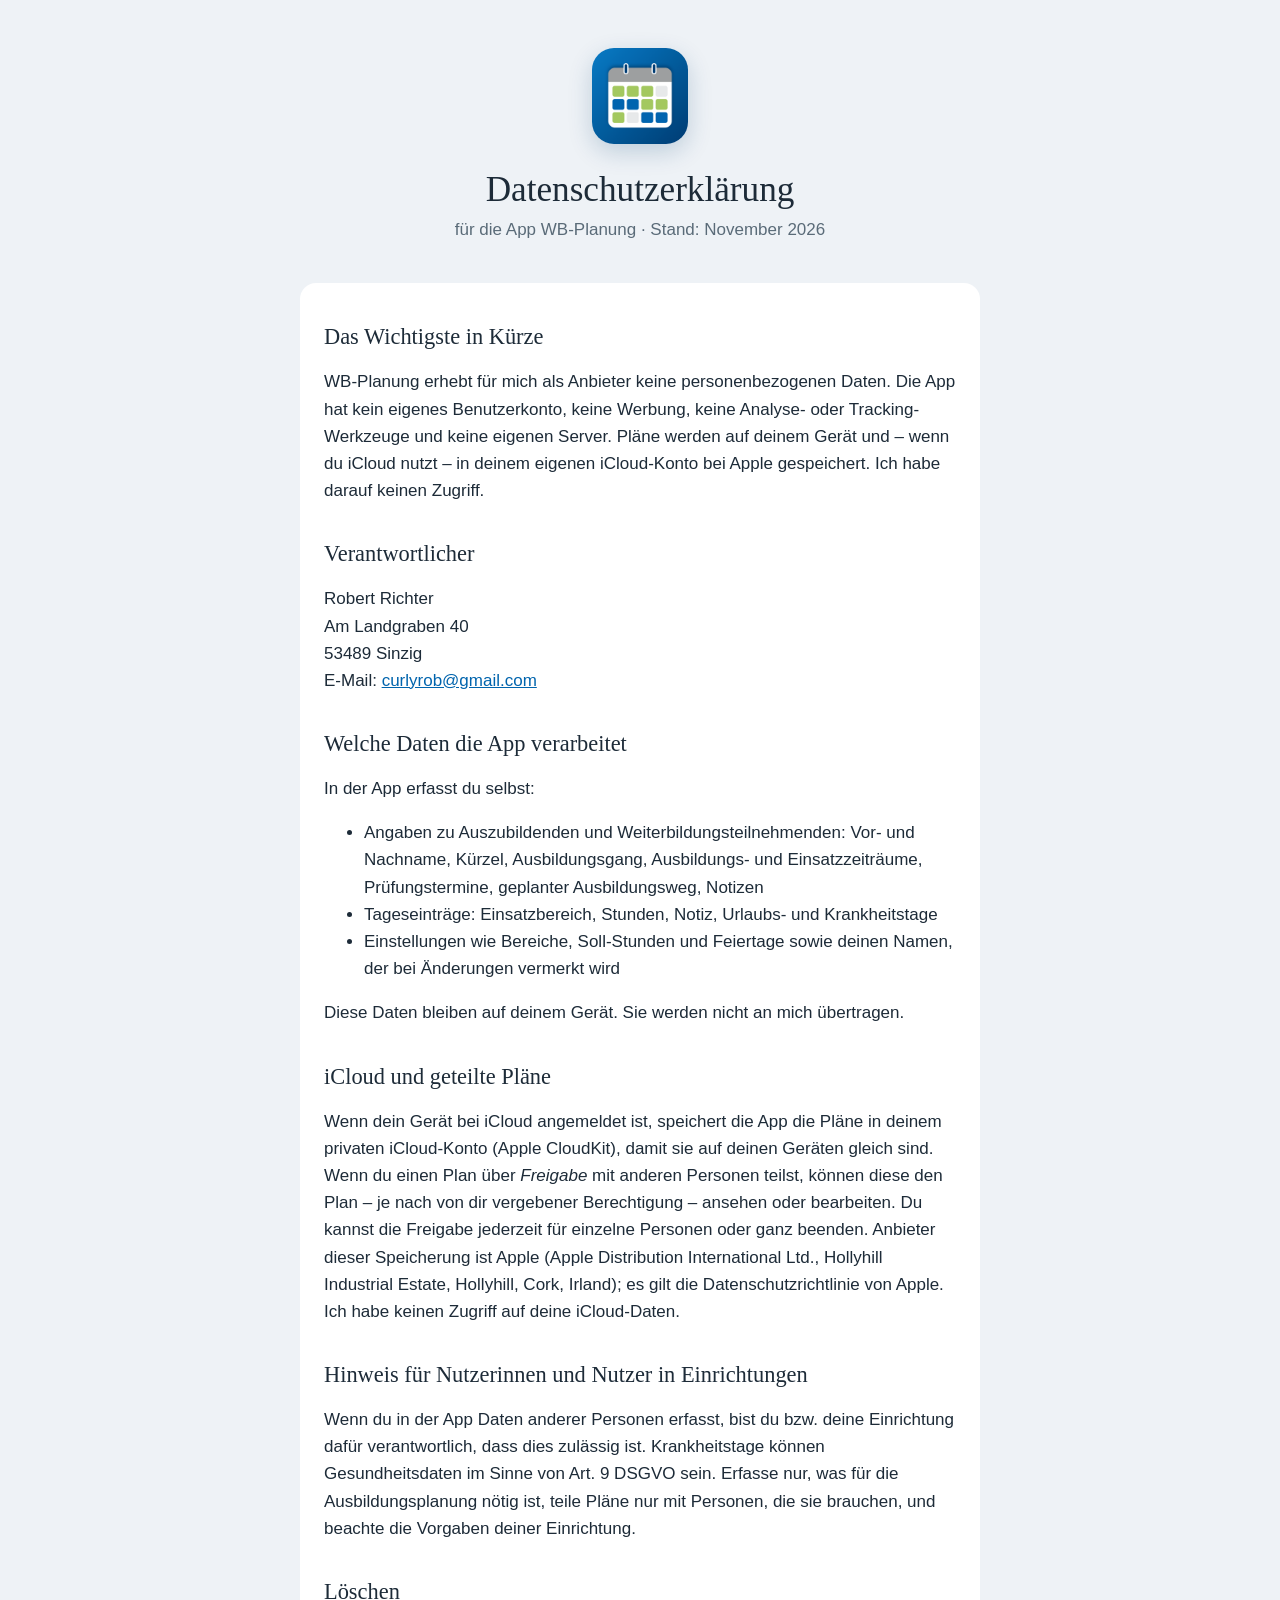
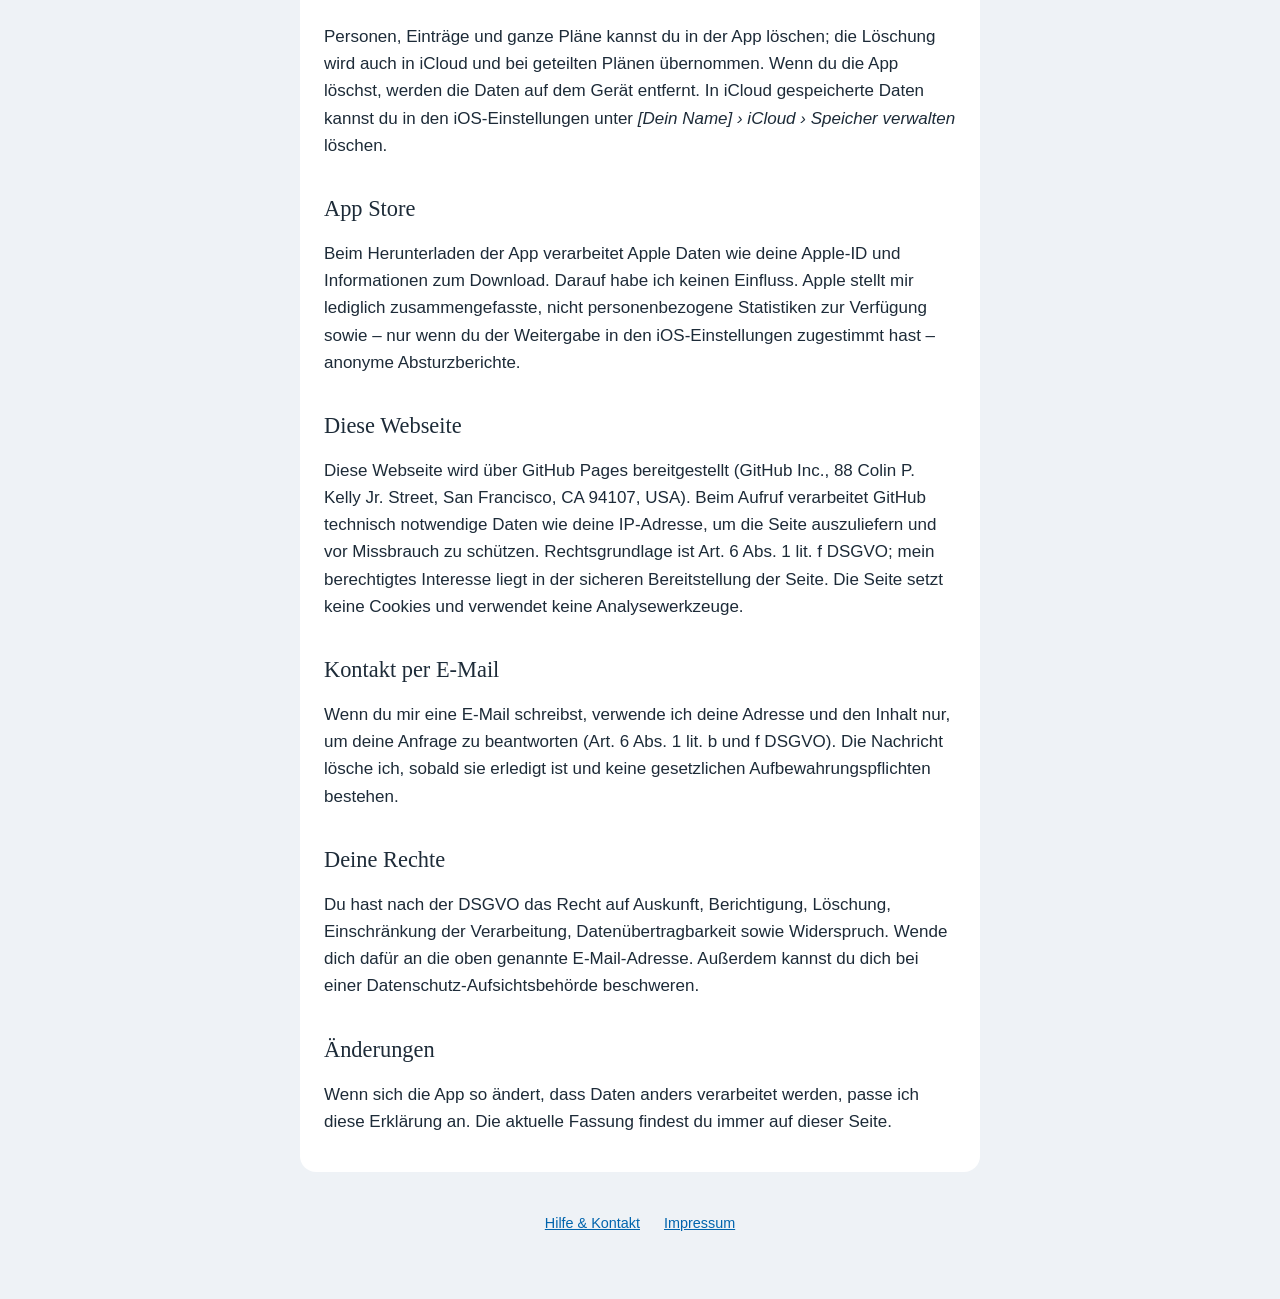
==== datenschutz.html @ 774504ac "Website für WB-Planung: Hilfe, Datenschutz, Impressum Co-Authored-By: Claude Opus 5.5 <noreply@anthr" ====
<!doctype html>
<html lang="de">
<head>
  <meta charset="utf-8">
  <meta name="viewport" content="width=device-width, initial-scale=1">
  <title>WB-Planung – Datenschutz</title>
  <meta name="description" content="Datenschutzerklärung der App WB-Planung.">
  <link rel="icon" href="icon.png">
  <link rel="stylesheet" href="style.css">
</head>
<body>
<main>
  <header>
    <img src="icon.png" alt="App-Icon von WB-Planung">
    <h1>Datenschutzerklärung</h1>
    <p class="lead">für die App WB-Planung · Stand: November 2026</p>
  </header>

  <section>
    <h2>Das Wichtigste in Kürze</h2>
    <p>WB-Planung erhebt für mich als Anbieter keine personenbezogenen Daten. Die App hat kein eigenes Benutzerkonto, keine Werbung, keine Analyse- oder Tracking-Werkzeuge und keine eigenen Server. Pläne werden auf deinem Gerät und – wenn du iCloud nutzt – in deinem eigenen iCloud-Konto bei Apple gespeichert. Ich habe darauf keinen Zugriff.</p>

    <h2>Verantwortlicher</h2>
    <p>Robert Richter<br>
      Am Landgraben 40<br>
      53489 Sinzig<br>
      E-Mail: <a href="mailto:curlyrob@gmail.com">curlyrob@gmail.com</a></p>

    <h2>Welche Daten die App verarbeitet</h2>
    <p>In der App erfasst du selbst:</p>
    <ul>
      <li>Angaben zu Auszubildenden und Weiterbildungsteilnehmenden: Vor- und Nachname, Kürzel, Ausbildungsgang, Ausbildungs- und Einsatzzeiträume, Prüfungstermine, geplanter Ausbildungsweg, Notizen</li>
      <li>Tageseinträge: Einsatzbereich, Stunden, Notiz, Urlaubs- und Krankheitstage</li>
      <li>Einstellungen wie Bereiche, Soll-Stunden und Feiertage sowie deinen Namen, der bei Änderungen vermerkt wird</li>
    </ul>
    <p>Diese Daten bleiben auf deinem Gerät. Sie werden nicht an mich übertragen.</p>

    <h2>iCloud und geteilte Pläne</h2>
    <p>Wenn dein Gerät bei iCloud angemeldet ist, speichert die App die Pläne in deinem privaten iCloud-Konto (Apple CloudKit), damit sie auf deinen Geräten gleich sind. Wenn du einen Plan über <em>Freigabe</em> mit anderen Personen teilst, können diese den Plan – je nach von dir vergebener Berechtigung – ansehen oder bearbeiten. Du kannst die Freigabe jederzeit für einzelne Personen oder ganz beenden. Anbieter dieser Speicherung ist Apple (Apple Distribution International Ltd., Hollyhill Industrial Estate, Hollyhill, Cork, Irland); es gilt die Datenschutzrichtlinie von Apple. Ich habe keinen Zugriff auf deine iCloud-Daten.</p>

    <h2>Hinweis für Nutzerinnen und Nutzer in Einrichtungen</h2>
    <p>Wenn du in der App Daten anderer Personen erfasst, bist du bzw. deine Einrichtung dafür verantwortlich, dass dies zulässig ist. Krankheitstage können Gesundheitsdaten im Sinne von Art. 9 DSGVO sein. Erfasse nur, was für die Ausbildungsplanung nötig ist, teile Pläne nur mit Personen, die sie brauchen, und beachte die Vorgaben deiner Einrichtung.</p>

    <h2>Löschen</h2>
    <p>Personen, Einträge und ganze Pläne kannst du in der App löschen; die Löschung wird auch in iCloud und bei geteilten Plänen übernommen. Wenn du die App löschst, werden die Daten auf dem Gerät entfernt. In iCloud gespeicherte Daten kannst du in den iOS-Einstellungen unter <em>[Dein Name] › iCloud › Speicher verwalten</em> löschen.</p>

    <h2>App Store</h2>
    <p>Beim Herunterladen der App verarbeitet Apple Daten wie deine Apple-ID und Informationen zum Download. Darauf habe ich keinen Einfluss. Apple stellt mir lediglich zusammengefasste, nicht personenbezogene Statistiken zur Verfügung sowie – nur wenn du der Weitergabe in den iOS-Einstellungen zugestimmt hast – anonyme Absturzberichte.</p>

    <h2>Diese Webseite</h2>
    <p>Diese Webseite wird über GitHub Pages bereitgestellt (GitHub Inc., 88 Colin P. Kelly Jr. Street, San Francisco, CA 94107, USA). Beim Aufruf verarbeitet GitHub technisch notwendige Daten wie deine IP-Adresse, um die Seite auszuliefern und vor Missbrauch zu schützen. Rechtsgrundlage ist Art. 6 Abs. 1 lit. f DSGVO; mein berechtigtes Interesse liegt in der sicheren Bereitstellung der Seite. Die Seite setzt keine Cookies und verwendet keine Analysewerkzeuge.</p>

    <h2>Kontakt per E-Mail</h2>
    <p>Wenn du mir eine E-Mail schreibst, verwende ich deine Adresse und den Inhalt nur, um deine Anfrage zu beantworten (Art. 6 Abs. 1 lit. b und f DSGVO). Die Nachricht lösche ich, sobald sie erledigt ist und keine gesetzlichen Aufbewahrungspflichten bestehen.</p>

    <h2>Deine Rechte</h2>
    <p>Du hast nach der DSGVO das Recht auf Auskunft, Berichtigung, Löschung, Einschränkung der Verarbeitung, Datenübertragbarkeit sowie Widerspruch. Wende dich dafür an die oben genannte E-Mail-Adresse. Außerdem kannst du dich bei einer Datenschutz-Aufsichtsbehörde beschweren.</p>

    <h2>Änderungen</h2>
    <p>Wenn sich die App so ändert, dass Daten anders verarbeitet werden, passe ich diese Erklärung an. Die aktuelle Fassung findest du immer auf dieser Seite.</p>
  </section>

  <nav class="footer">
    <a href="index.html">Hilfe &amp; Kontakt</a>
    <a href="impressum.html">Impressum</a>
  </nav>
</main>
</body>
</html>
---- style.css ----
:root {
  --bg: #eef2f6;
  --card: #ffffff;
  --text: #1d2b38;
  --muted: #5a6b78;
  --accent: #0064ad;
  --line: #d5dde5;
}

@media (prefers-color-scheme: dark) {
  :root {
    --bg: #141c21;
    --card: #1d282f;
    --text: #e6ecee;
    --muted: #9aaeb8;
    --accent: #5ca4e8;
    --line: #2c3a42;
  }
}

* { box-sizing: border-box; }

body {
  margin: 0;
  background: var(--bg);
  color: var(--text);
  font: 17px/1.6 -apple-system, BlinkMacSystemFont, "Helvetica Neue", Arial, sans-serif;
  -webkit-text-size-adjust: 100%;
}

main {
  max-width: 720px;
  margin: 0 auto;
  padding: 48px 20px 64px;
}

header { text-align: center; margin-bottom: 40px; }
header img { width: 96px; height: 96px; border-radius: 22px; box-shadow: 0 8px 24px rgba(0, 63, 115, .2); }

h1, h2 { font-family: "New York", "Iowan Old Style", Georgia, serif; font-weight: 400; line-height: 1.25; }
h1 { font-size: clamp(1.7rem, 7vw, 2.2rem); margin: 16px 0 4px; overflow-wrap: break-word; hyphens: auto; }
h2 { font-size: 1.4rem; margin: 36px 0 8px; }
h3 { font-size: 1.05rem; margin: 24px 0 4px; }

.lead { color: var(--muted); margin: 0; }

section, .card {
  background: var(--card);
  border-radius: 16px;
  padding: 4px 24px 20px;
  margin-bottom: 20px;
}

a { color: var(--accent); }

.note {
  border-left: 3px solid var(--accent);
  padding: 8px 14px;
  background: color-mix(in srgb, var(--accent) 10%, transparent);
  border-radius: 0 10px 10px 0;
}

nav.footer {
  text-align: center;
  margin-top: 40px;
  color: var(--muted);
  font-size: .9rem;
}
nav.footer a { margin: 0 10px; }

.placeholder { background: #fff3c4; color: #5c4a00; padding: 0 4px; border-radius: 4px; }
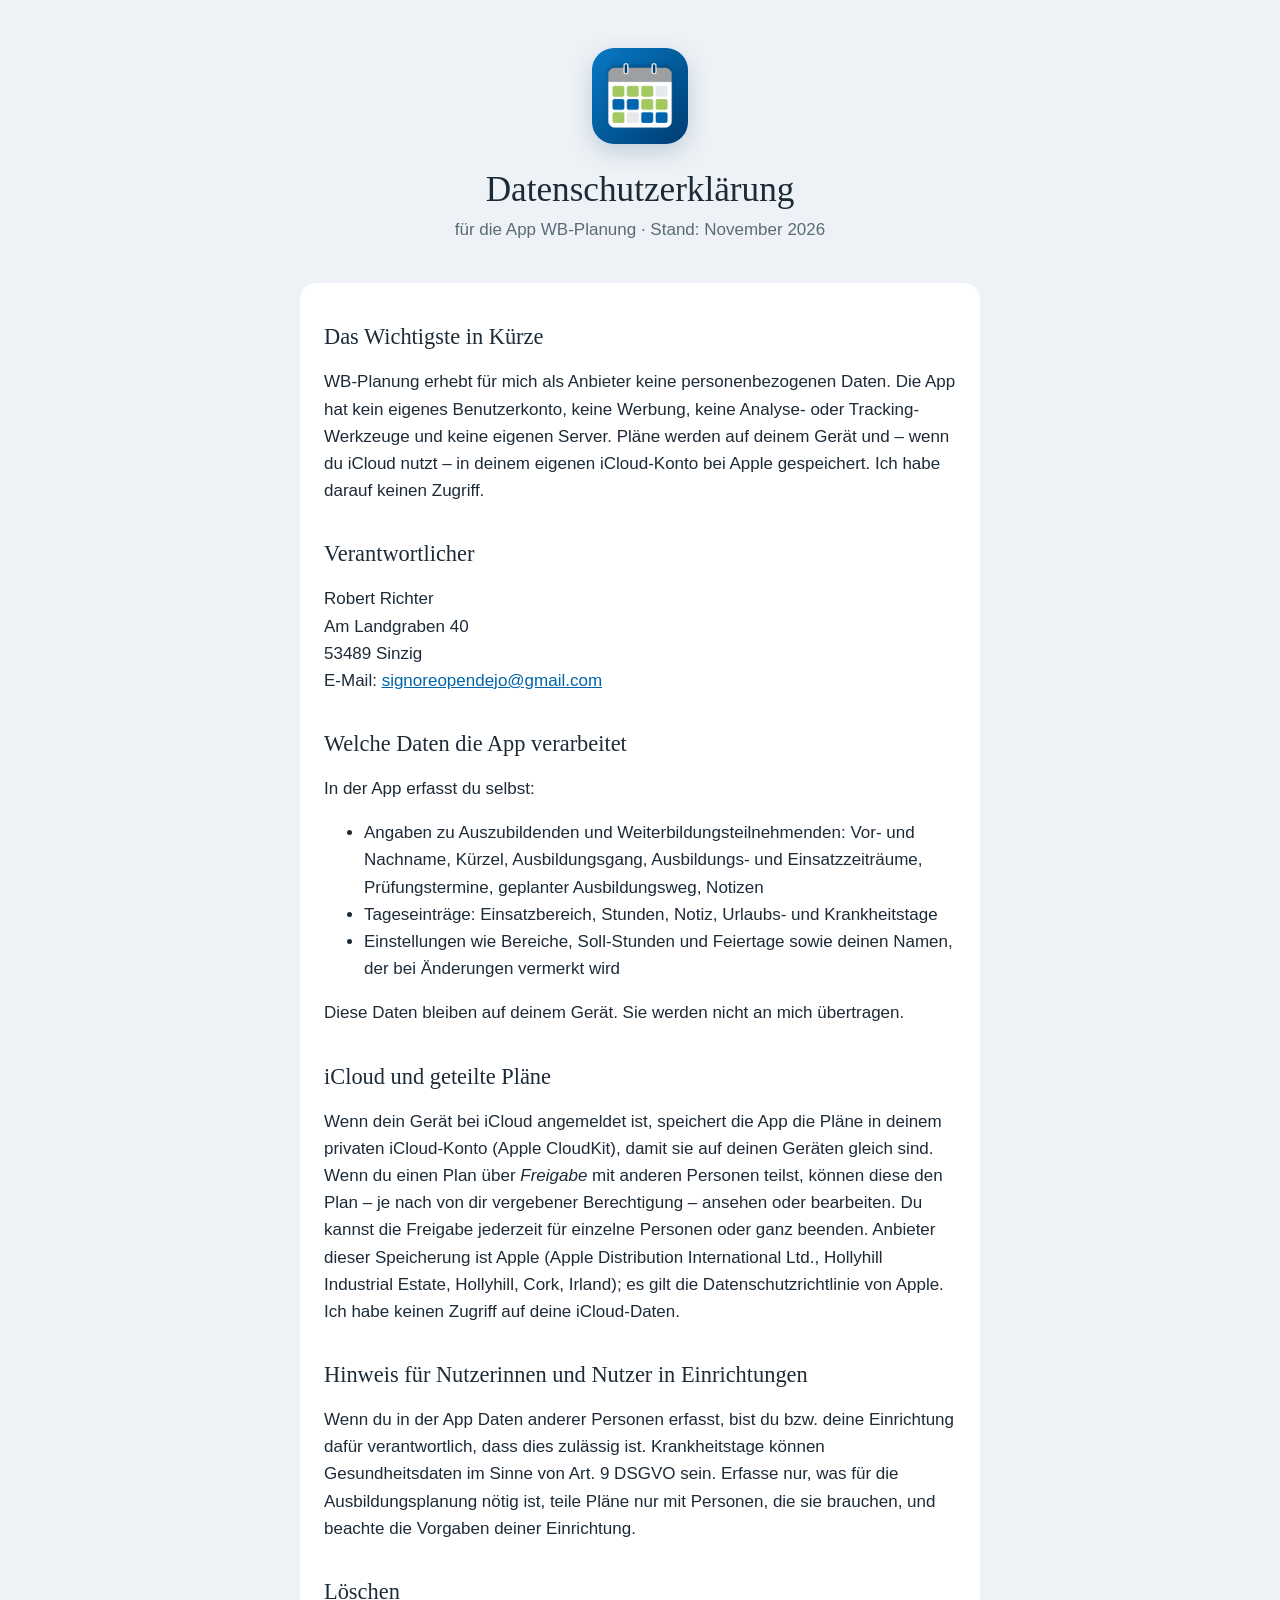
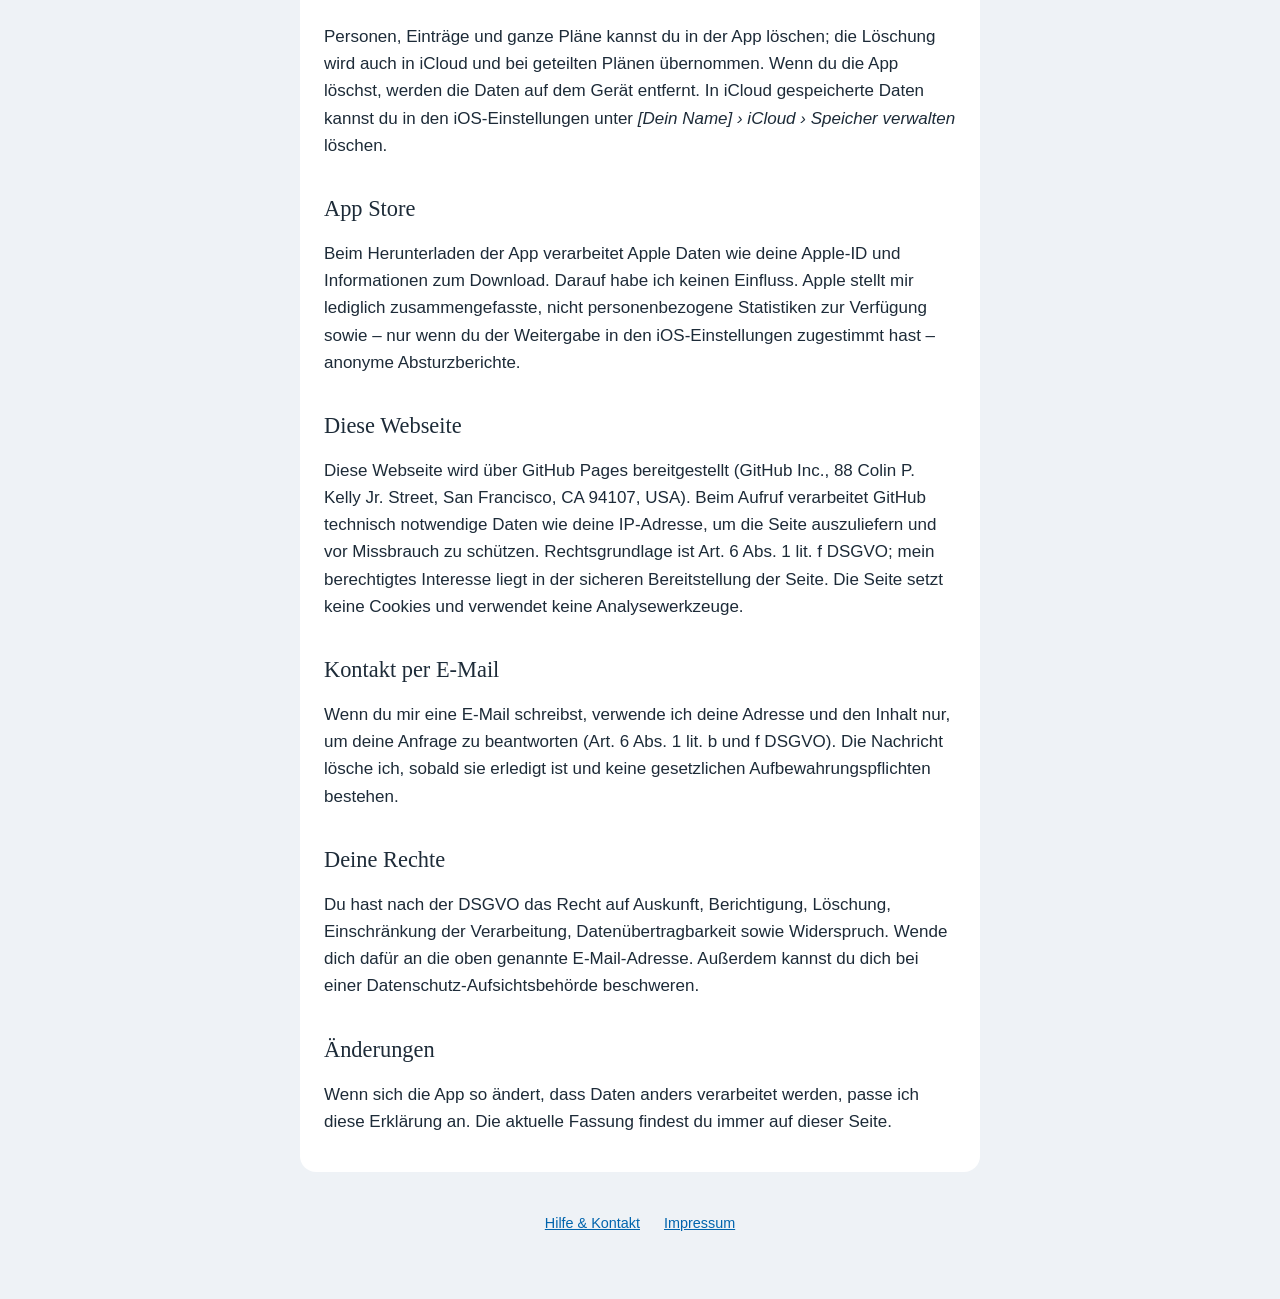
==== commit c49ff76d: "Kontakt-E-Mail auf signoreopendejo@gmail.com geändert Co-Authored-By: Claude Opus 5.5 <noreply@anthr" ====
--- a/datenschutz.html
+++ b/datenschutz.html
@@ -24,7 +24,7 @@
     <p>Robert Richter<br>
       Am Landgraben 40<br>
       53489 Sinzig<br>
-      E-Mail: <a href="mailto:curlyrob@gmail.com">curlyrob@gmail.com</a></p>
+      E-Mail: <a href="mailto:signoreopendejo@gmail.com">signoreopendejo@gmail.com</a></p>
 
     <h2>Welche Daten die App verarbeitet</h2>
     <p>In der App erfasst du selbst:</p>
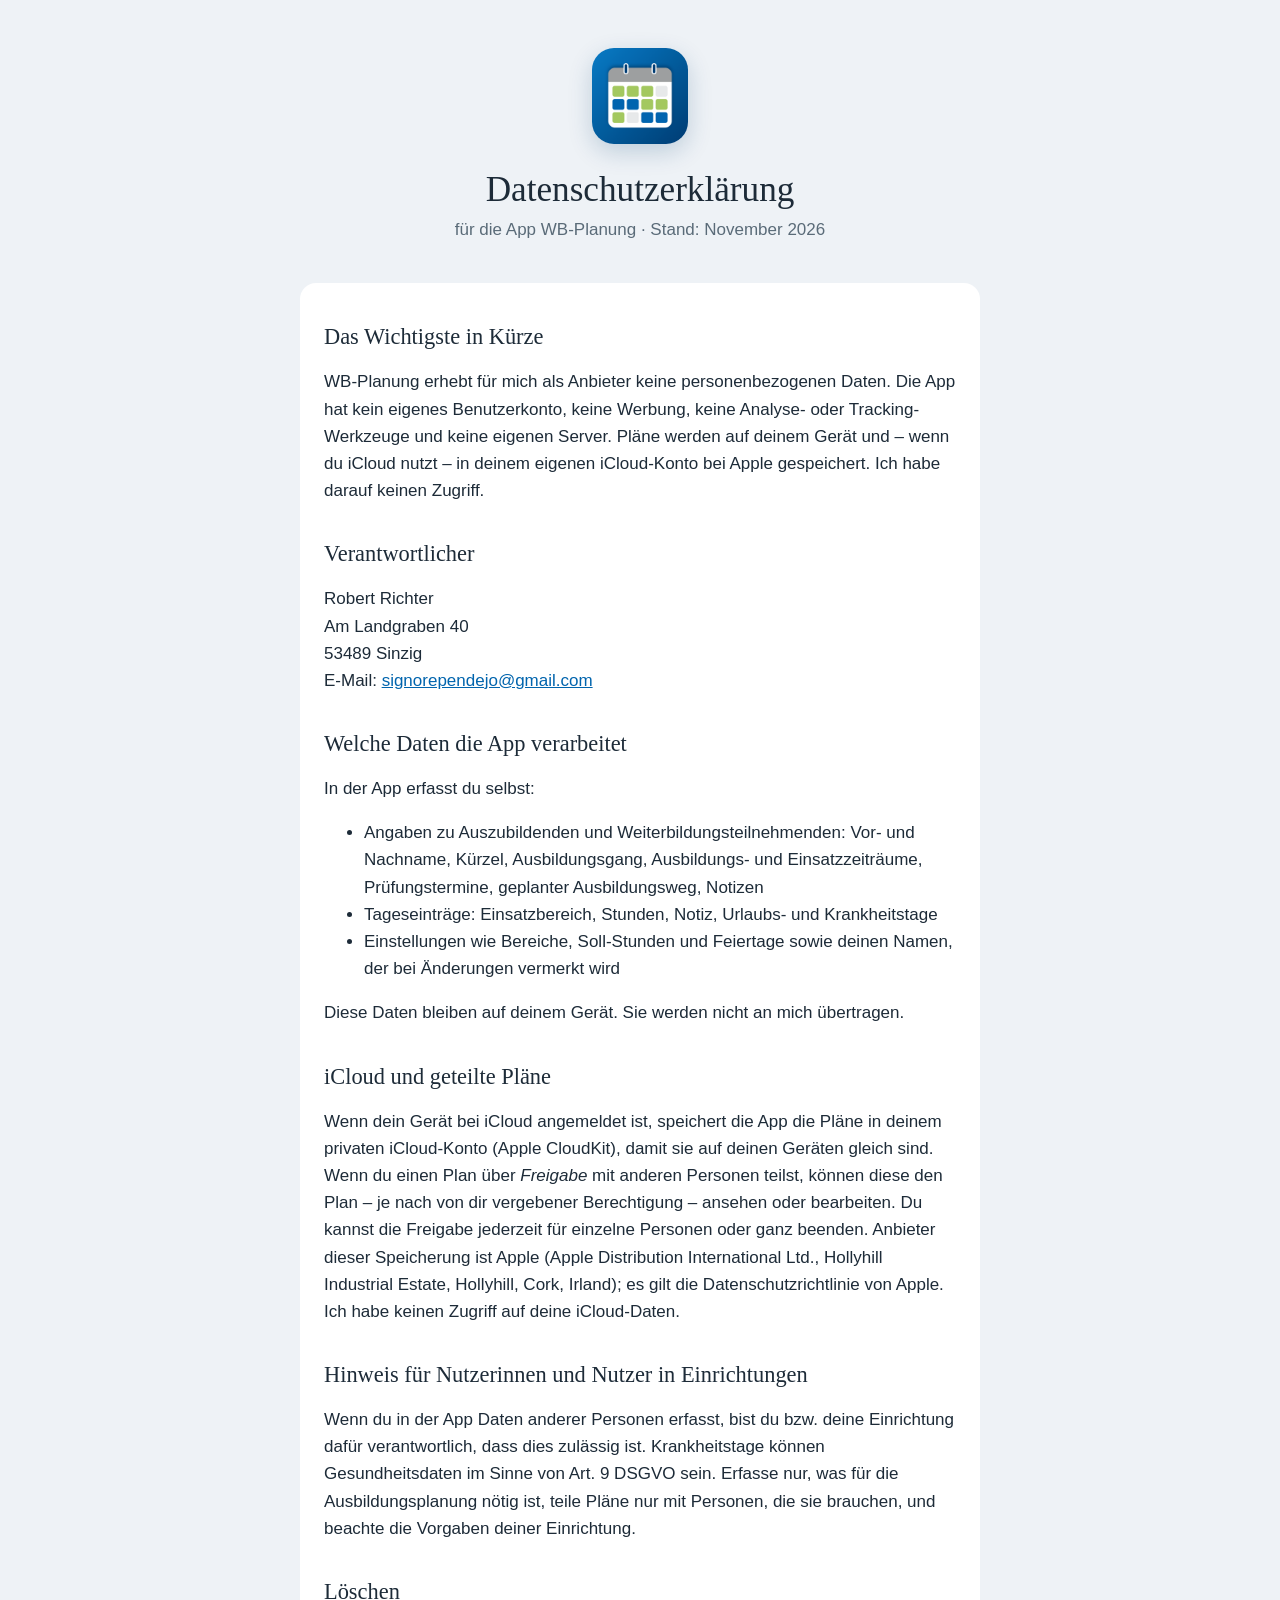
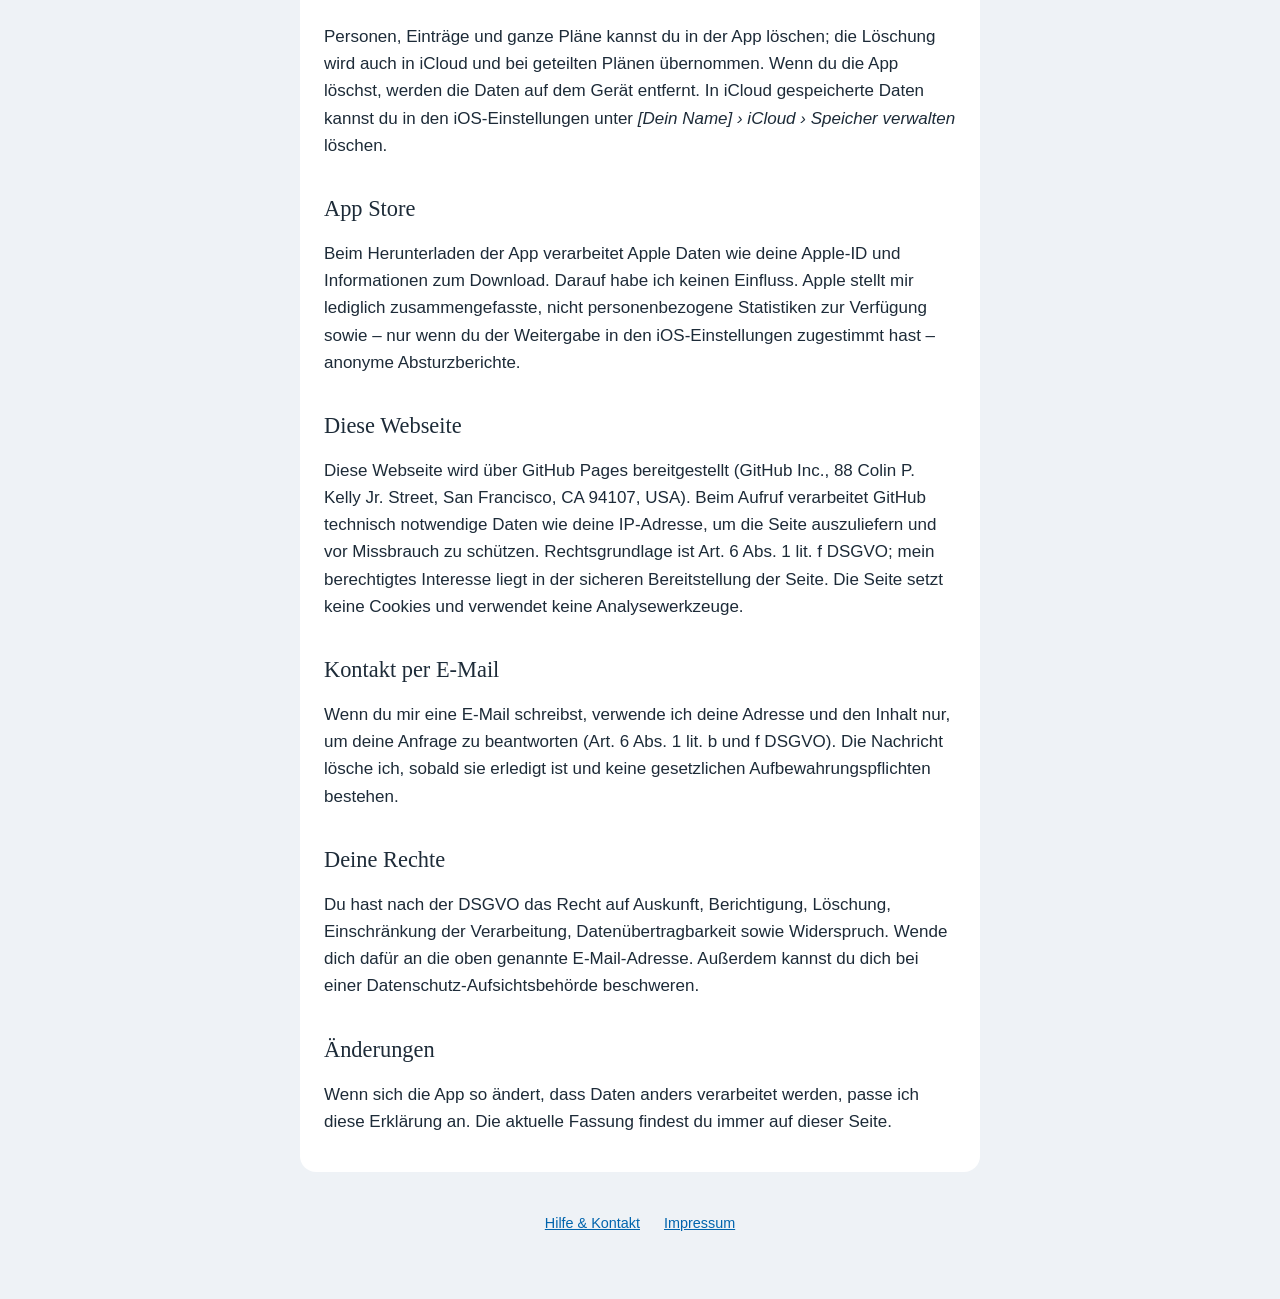
==== commit f16e2a9a: "Kontakt-E-Mail korrigiert: signorependejo@gmail.com Co-Authored-By: Claude Opus 5.5 <noreply@anthrop" ====
--- a/datenschutz.html
+++ b/datenschutz.html
@@ -24,7 +24,7 @@
     <p>Robert Richter<br>
       Am Landgraben 40<br>
       53489 Sinzig<br>
-      E-Mail: <a href="mailto:signoreopendejo@gmail.com">signoreopendejo@gmail.com</a></p>
+      E-Mail: <a href="mailto:signorependejo@gmail.com">signorependejo@gmail.com</a></p>
 
     <h2>Welche Daten die App verarbeitet</h2>
     <p>In der App erfasst du selbst:</p>
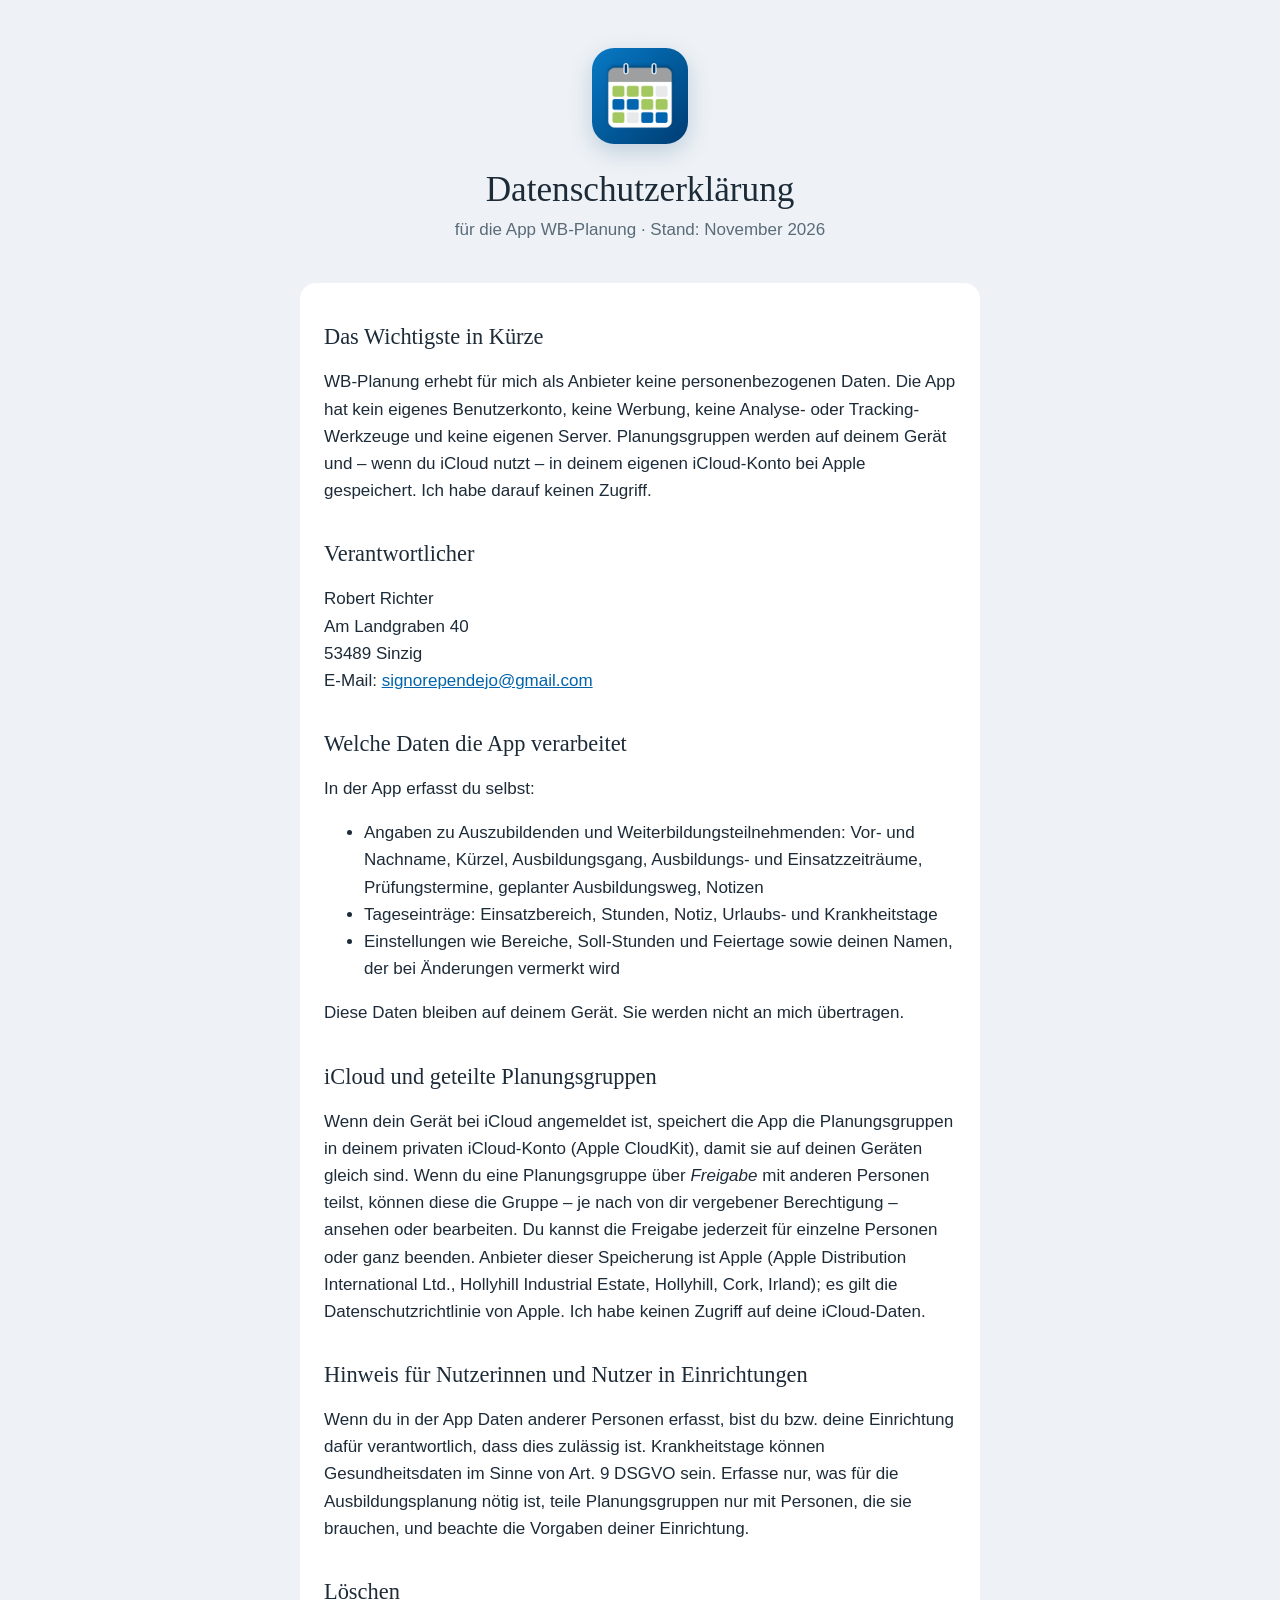
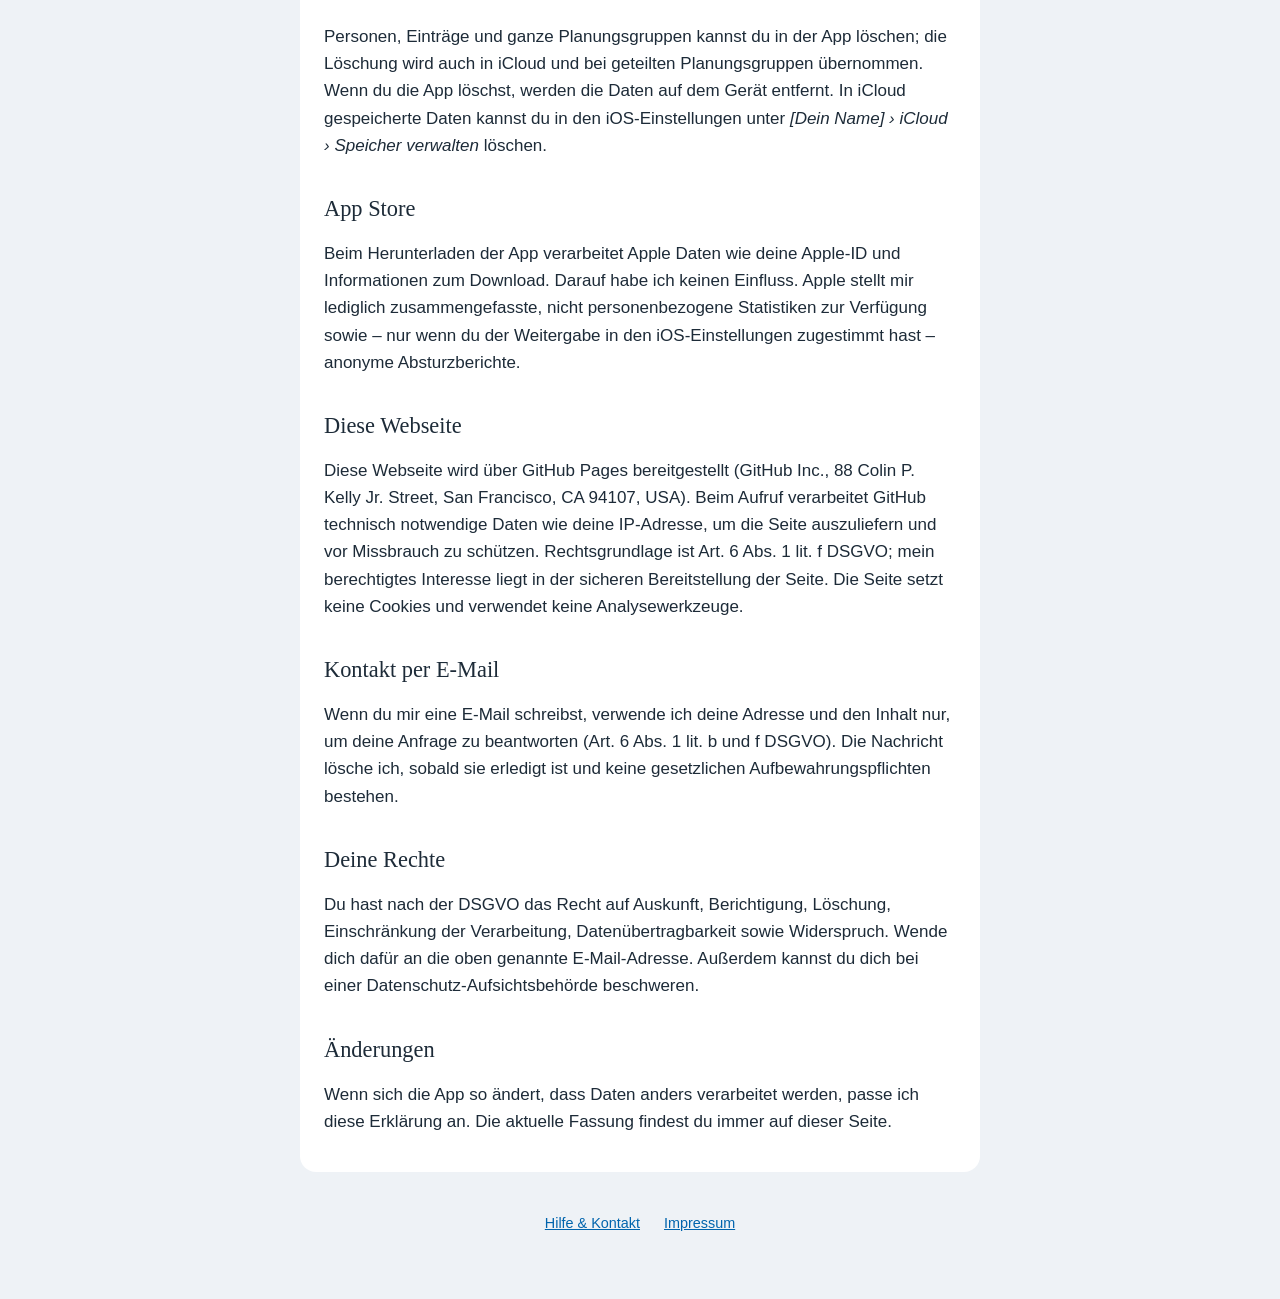
==== commit fa3a121d: "FAQ und Datenschutz: Plan → Planungsgruppe Co-Authored-By: Claude Opus 5.5 <noreply@anthropic.com>" ====
--- a/datenschutz.html
+++ b/datenschutz.html
@@ -18,7 +18,7 @@
 
   <section>
     <h2>Das Wichtigste in Kürze</h2>
-    <p>WB-Planung erhebt für mich als Anbieter keine personenbezogenen Daten. Die App hat kein eigenes Benutzerkonto, keine Werbung, keine Analyse- oder Tracking-Werkzeuge und keine eigenen Server. Pläne werden auf deinem Gerät und – wenn du iCloud nutzt – in deinem eigenen iCloud-Konto bei Apple gespeichert. Ich habe darauf keinen Zugriff.</p>
+    <p>WB-Planung erhebt für mich als Anbieter keine personenbezogenen Daten. Die App hat kein eigenes Benutzerkonto, keine Werbung, keine Analyse- oder Tracking-Werkzeuge und keine eigenen Server. Planungsgruppen werden auf deinem Gerät und – wenn du iCloud nutzt – in deinem eigenen iCloud-Konto bei Apple gespeichert. Ich habe darauf keinen Zugriff.</p>
 
     <h2>Verantwortlicher</h2>
     <p>Robert Richter<br>
@@ -35,14 +35,14 @@
     </ul>
     <p>Diese Daten bleiben auf deinem Gerät. Sie werden nicht an mich übertragen.</p>
 
-    <h2>iCloud und geteilte Pläne</h2>
-    <p>Wenn dein Gerät bei iCloud angemeldet ist, speichert die App die Pläne in deinem privaten iCloud-Konto (Apple CloudKit), damit sie auf deinen Geräten gleich sind. Wenn du einen Plan über <em>Freigabe</em> mit anderen Personen teilst, können diese den Plan – je nach von dir vergebener Berechtigung – ansehen oder bearbeiten. Du kannst die Freigabe jederzeit für einzelne Personen oder ganz beenden. Anbieter dieser Speicherung ist Apple (Apple Distribution International Ltd., Hollyhill Industrial Estate, Hollyhill, Cork, Irland); es gilt die Datenschutzrichtlinie von Apple. Ich habe keinen Zugriff auf deine iCloud-Daten.</p>
+    <h2>iCloud und geteilte Planungsgruppen</h2>
+    <p>Wenn dein Gerät bei iCloud angemeldet ist, speichert die App die Planungsgruppen in deinem privaten iCloud-Konto (Apple CloudKit), damit sie auf deinen Geräten gleich sind. Wenn du eine Planungsgruppe über <em>Freigabe</em> mit anderen Personen teilst, können diese die Gruppe – je nach von dir vergebener Berechtigung – ansehen oder bearbeiten. Du kannst die Freigabe jederzeit für einzelne Personen oder ganz beenden. Anbieter dieser Speicherung ist Apple (Apple Distribution International Ltd., Hollyhill Industrial Estate, Hollyhill, Cork, Irland); es gilt die Datenschutzrichtlinie von Apple. Ich habe keinen Zugriff auf deine iCloud-Daten.</p>
 
     <h2>Hinweis für Nutzerinnen und Nutzer in Einrichtungen</h2>
-    <p>Wenn du in der App Daten anderer Personen erfasst, bist du bzw. deine Einrichtung dafür verantwortlich, dass dies zulässig ist. Krankheitstage können Gesundheitsdaten im Sinne von Art. 9 DSGVO sein. Erfasse nur, was für die Ausbildungsplanung nötig ist, teile Pläne nur mit Personen, die sie brauchen, und beachte die Vorgaben deiner Einrichtung.</p>
+    <p>Wenn du in der App Daten anderer Personen erfasst, bist du bzw. deine Einrichtung dafür verantwortlich, dass dies zulässig ist. Krankheitstage können Gesundheitsdaten im Sinne von Art. 9 DSGVO sein. Erfasse nur, was für die Ausbildungsplanung nötig ist, teile Planungsgruppen nur mit Personen, die sie brauchen, und beachte die Vorgaben deiner Einrichtung.</p>
 
     <h2>Löschen</h2>
-    <p>Personen, Einträge und ganze Pläne kannst du in der App löschen; die Löschung wird auch in iCloud und bei geteilten Plänen übernommen. Wenn du die App löschst, werden die Daten auf dem Gerät entfernt. In iCloud gespeicherte Daten kannst du in den iOS-Einstellungen unter <em>[Dein Name] › iCloud › Speicher verwalten</em> löschen.</p>
+    <p>Personen, Einträge und ganze Planungsgruppen kannst du in der App löschen; die Löschung wird auch in iCloud und bei geteilten Planungsgruppen übernommen. Wenn du die App löschst, werden die Daten auf dem Gerät entfernt. In iCloud gespeicherte Daten kannst du in den iOS-Einstellungen unter <em>[Dein Name] › iCloud › Speicher verwalten</em> löschen.</p>
 
     <h2>App Store</h2>
     <p>Beim Herunterladen der App verarbeitet Apple Daten wie deine Apple-ID und Informationen zum Download. Darauf habe ich keinen Einfluss. Apple stellt mir lediglich zusammengefasste, nicht personenbezogene Statistiken zur Verfügung sowie – nur wenn du der Weitergabe in den iOS-Einstellungen zugestimmt hast – anonyme Absturzberichte.</p>
